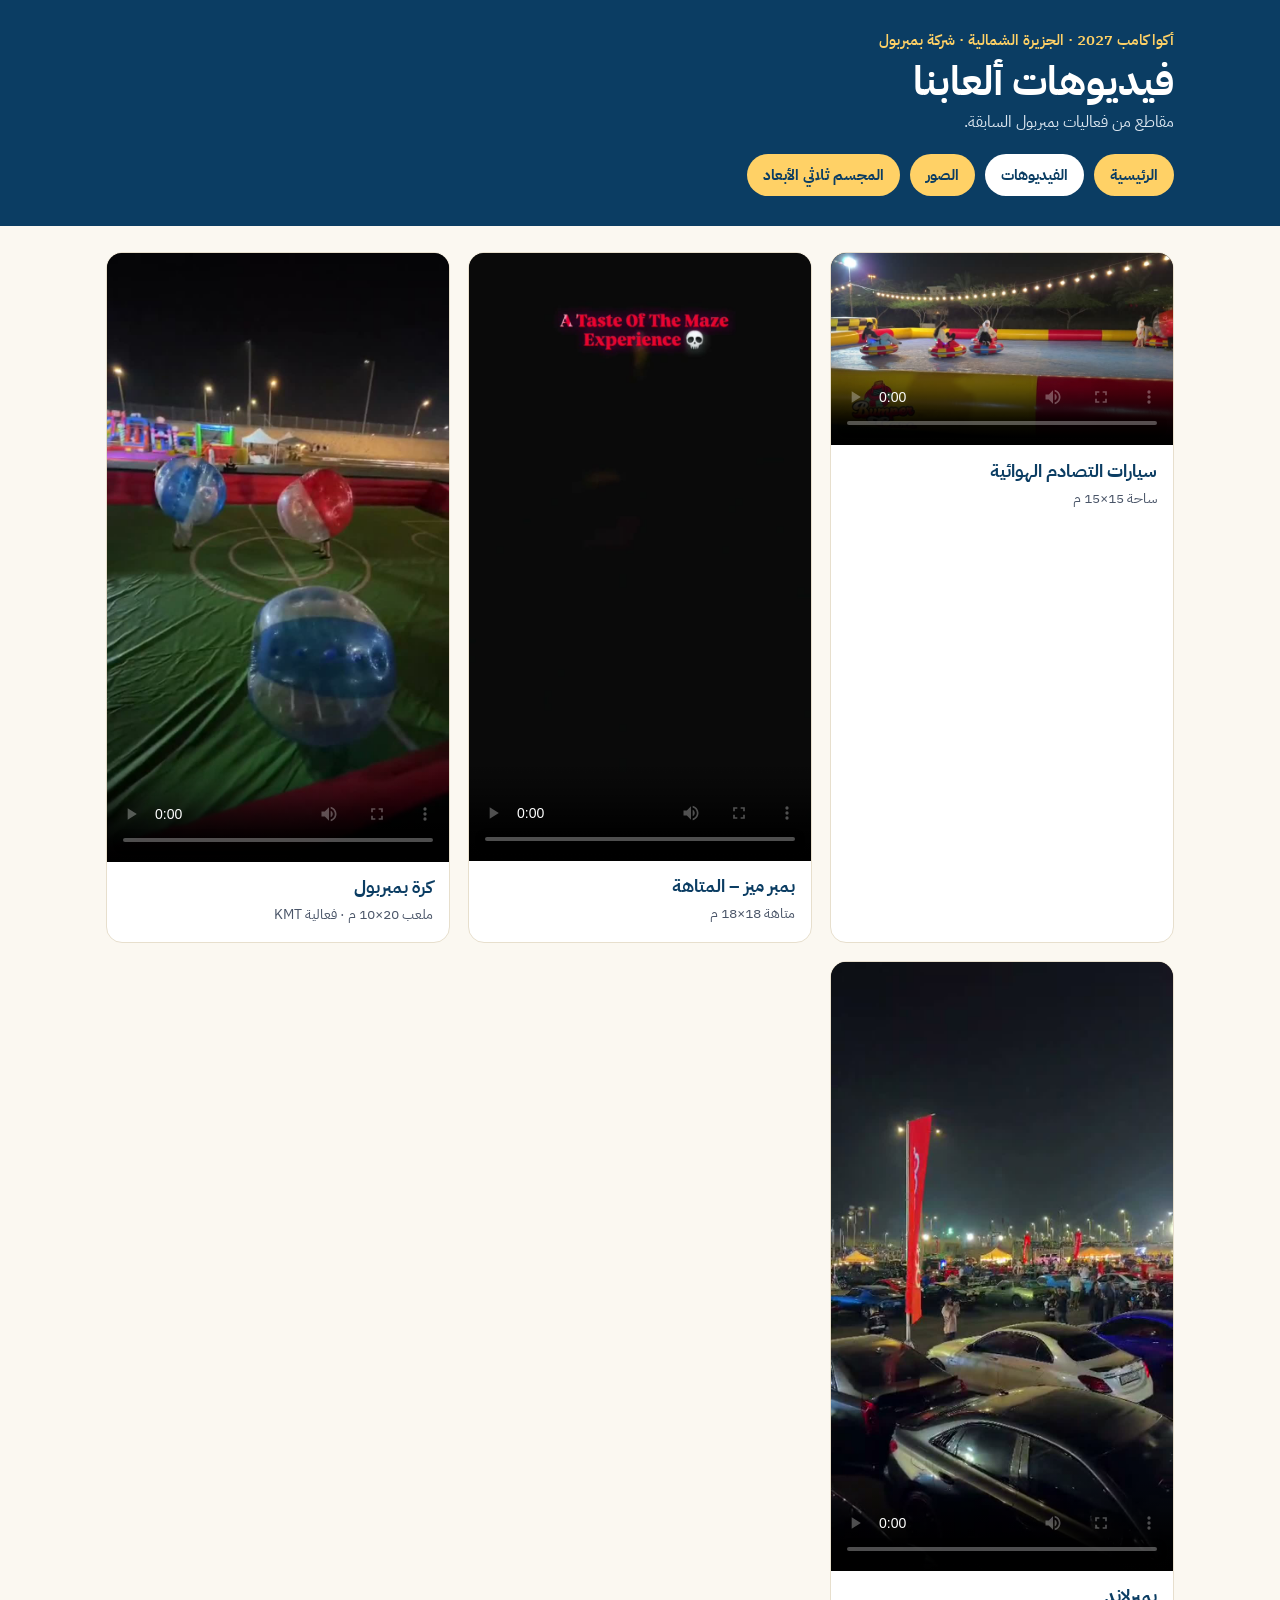
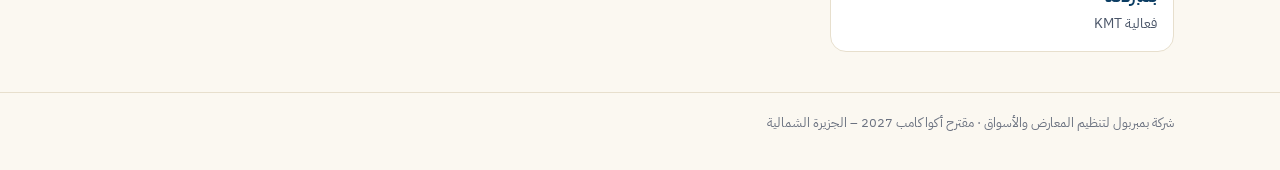
==== videos/index.html @ 769cb440 "AquaCamp Northern Island media hub: BumperBall videos, photos and 3D model Co-Authored-By: Claude Op" ====
<!doctype html><html lang="ar" dir="rtl"><head><meta charset="utf-8"><meta name="viewport" content="width=device-width,initial-scale=1"><meta name="robots" content="noindex,nofollow">
<title>فيديوهات ألعاب بمبربول</title><link rel="preconnect" href="https://fonts.googleapis.com"><link href="https://fonts.googleapis.com/css2?family=IBM+Plex+Sans+Arabic:wght@400;600;700&display=swap" rel="stylesheet"><link rel="stylesheet" href="../style.css"></head><body>
<header><div class="wrap"><p class="k">أكوا كامب 2027 · الجزيرة الشمالية · شركة بمبربول</p><h1>فيديوهات ألعابنا</h1><p>مقاطع من فعاليات بمبربول السابقة.</p>
<nav><a href="../" class="">الرئيسية</a><a href="../videos/" class="on">الفيديوهات</a><a href="../photos/" class="">الصور</a><a href="d/">المجسم ثلاثي الأبعاد</a></nav></div></header><main><div class="wrap">
<div class="grid">
<div class="card"><video controls playsinline preload="metadata" poster="bumper-cars.jpg" src="bumper-cars.mp4"></video><div class="t"><b>سيارات التصادم الهوائية</b><span>ساحة 15×15 م</span></div></div>
<div class="card"><video controls playsinline preload="metadata" poster="bumper-maze.jpg" src="bumper-maze.mp4"></video><div class="t"><b>بمبر ميز – المتاهة</b><span>متاهة 18×18 م</span></div></div>
<div class="card"><video controls playsinline preload="metadata" poster="bumperball-kmt.jpg" src="bumperball-kmt.mp4"></video><div class="t"><b>كرة بمبربول</b><span>ملعب 20×10 م · فعالية KMT</span></div></div>
<div class="card"><video controls playsinline preload="metadata" poster="bumperland-kmt.jpg" src="bumperland-kmt.mp4"></video><div class="t"><b>بمبرلاند</b><span>فعالية KMT</span></div></div>
</div>
</div></main><footer><div class="wrap">شركة بمبربول لتنظيم المعارض والأسواق · مقترح أكوا كامب 2027 – الجزيرة الشمالية</div></footer></body></html>
---- style.css ----
:root{--navy:#0b3d63;--gold:#ffd166;--sand:#fbf8f1;--ink:#14213d;--soft:#4a5568;--teal:#1f6f78}
*{box-sizing:border-box}
body{margin:0;background:var(--sand);color:var(--ink);font-family:'IBM Plex Sans Arabic',Tahoma,Arial,sans-serif;direction:rtl;text-align:right;line-height:1.6}
header{background:var(--navy);color:#fff;padding:28px 16px 30px}
.wrap{max-width:1100px;margin:0 auto;padding:0 16px}
header .k{color:var(--gold);font-weight:600;font-size:15px;margin:0}
header h1{margin:6px 0 4px;font-size:clamp(26px,5vw,40px);line-height:1.2}
header p{margin:0;color:#dbe6f0;font-size:16px}
nav{display:flex;flex-wrap:wrap;gap:10px;margin-top:18px}
nav a{color:var(--navy);background:var(--gold);text-decoration:none;font-weight:700;padding:9px 16px;border-radius:999px;font-size:15px}
nav a.on{background:#fff}
main{padding:26px 0 40px}
h2{color:var(--navy);font-size:24px;margin:8px 0 14px}
.grid{display:grid;grid-template-columns:repeat(auto-fill,minmax(300px,1fr));gap:18px}
.card{background:#fff;border:1px solid #e7dfcd;border-radius:16px;overflow:hidden}
.card video,.card img{display:block;width:100%;background:#000}
.card img{height:auto}
.card .t{padding:12px 16px 14px}
.card .t b{color:var(--navy);display:block;font-size:18px}
.card .t span{color:var(--soft);font-size:14px}
.big{display:grid;grid-template-columns:repeat(auto-fit,minmax(240px,1fr));gap:16px}
.big a{display:block;text-decoration:none;color:inherit;background:#fff;border:1px solid #e7dfcd;border-radius:16px;overflow:hidden}
.big a img{width:100%;height:180px;object-fit:cover;display:block}
.big a div{padding:14px 16px}
.big a b{color:var(--navy);font-size:20px;display:block}
footer{color:#6b7280;font-size:13px;padding:20px 0 36px;border-top:1px solid #e7dfcd}
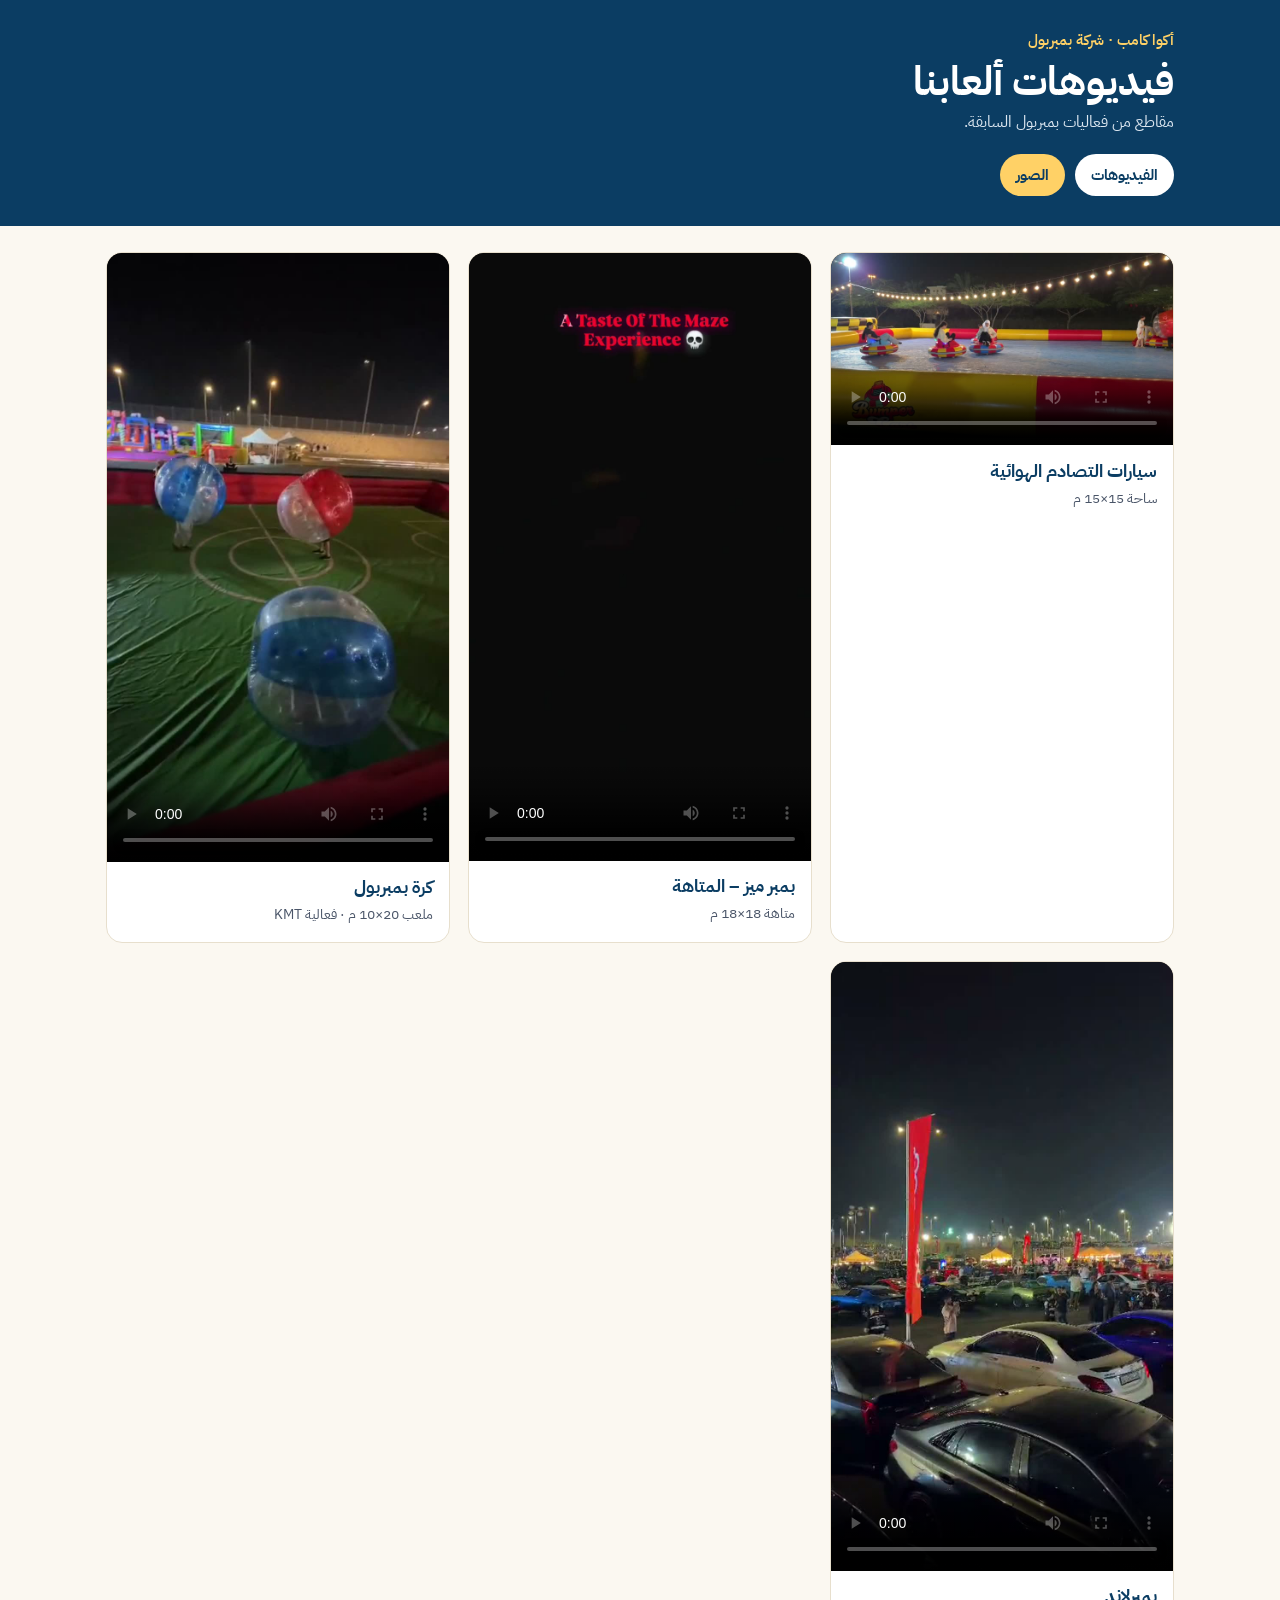
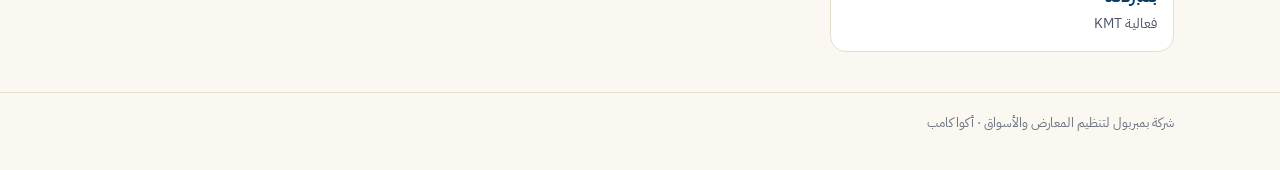
==== commit f836459e: "Make the videos and photos pages generic (no Northern Island mention); fix nav Co-Authored-By: Claud" ====
--- a/videos/index.html
+++ b/videos/index.html
@@ -1,11 +1,11 @@
 <!doctype html><html lang="ar" dir="rtl"><head><meta charset="utf-8"><meta name="viewport" content="width=device-width,initial-scale=1"><meta name="robots" content="noindex,nofollow">
 <title>فيديوهات ألعاب بمبربول</title><link rel="preconnect" href="https://fonts.googleapis.com"><link href="https://fonts.googleapis.com/css2?family=IBM+Plex+Sans+Arabic:wght@400;600;700&display=swap" rel="stylesheet"><link rel="stylesheet" href="../style.css"></head><body>
-<header><div class="wrap"><p class="k">أكوا كامب 2027 · الجزيرة الشمالية · شركة بمبربول</p><h1>فيديوهات ألعابنا</h1><p>مقاطع من فعاليات بمبربول السابقة.</p>
-<nav><a href="../" class="">الرئيسية</a><a href="../videos/" class="on">الفيديوهات</a><a href="../photos/" class="">الصور</a><a href="d/">المجسم ثلاثي الأبعاد</a></nav></div></header><main><div class="wrap">
+<header><div class="wrap"><p class="k">أكوا كامب · شركة بمبربول</p><h1>فيديوهات ألعابنا</h1><p>مقاطع من فعاليات بمبربول السابقة.</p>
+<nav><a href="../videos/" class="on">الفيديوهات</a><a href="../photos/" class="">الصور</a></nav></div></header><main><div class="wrap">
 <div class="grid">
 <div class="card"><video controls playsinline preload="metadata" poster="bumper-cars.jpg" src="bumper-cars.mp4"></video><div class="t"><b>سيارات التصادم الهوائية</b><span>ساحة 15×15 م</span></div></div>
 <div class="card"><video controls playsinline preload="metadata" poster="bumper-maze.jpg" src="bumper-maze.mp4"></video><div class="t"><b>بمبر ميز – المتاهة</b><span>متاهة 18×18 م</span></div></div>
 <div class="card"><video controls playsinline preload="metadata" poster="bumperball-kmt.jpg" src="bumperball-kmt.mp4"></video><div class="t"><b>كرة بمبربول</b><span>ملعب 20×10 م · فعالية KMT</span></div></div>
 <div class="card"><video controls playsinline preload="metadata" poster="bumperland-kmt.jpg" src="bumperland-kmt.mp4"></video><div class="t"><b>بمبرلاند</b><span>فعالية KMT</span></div></div>
 </div>
-</div></main><footer><div class="wrap">شركة بمبربول لتنظيم المعارض والأسواق · مقترح أكوا كامب 2027 – الجزيرة الشمالية</div></footer></body></html>
+</div></main><footer><div class="wrap">شركة بمبربول لتنظيم المعارض والأسواق · أكوا كامب</div></footer></body></html>
